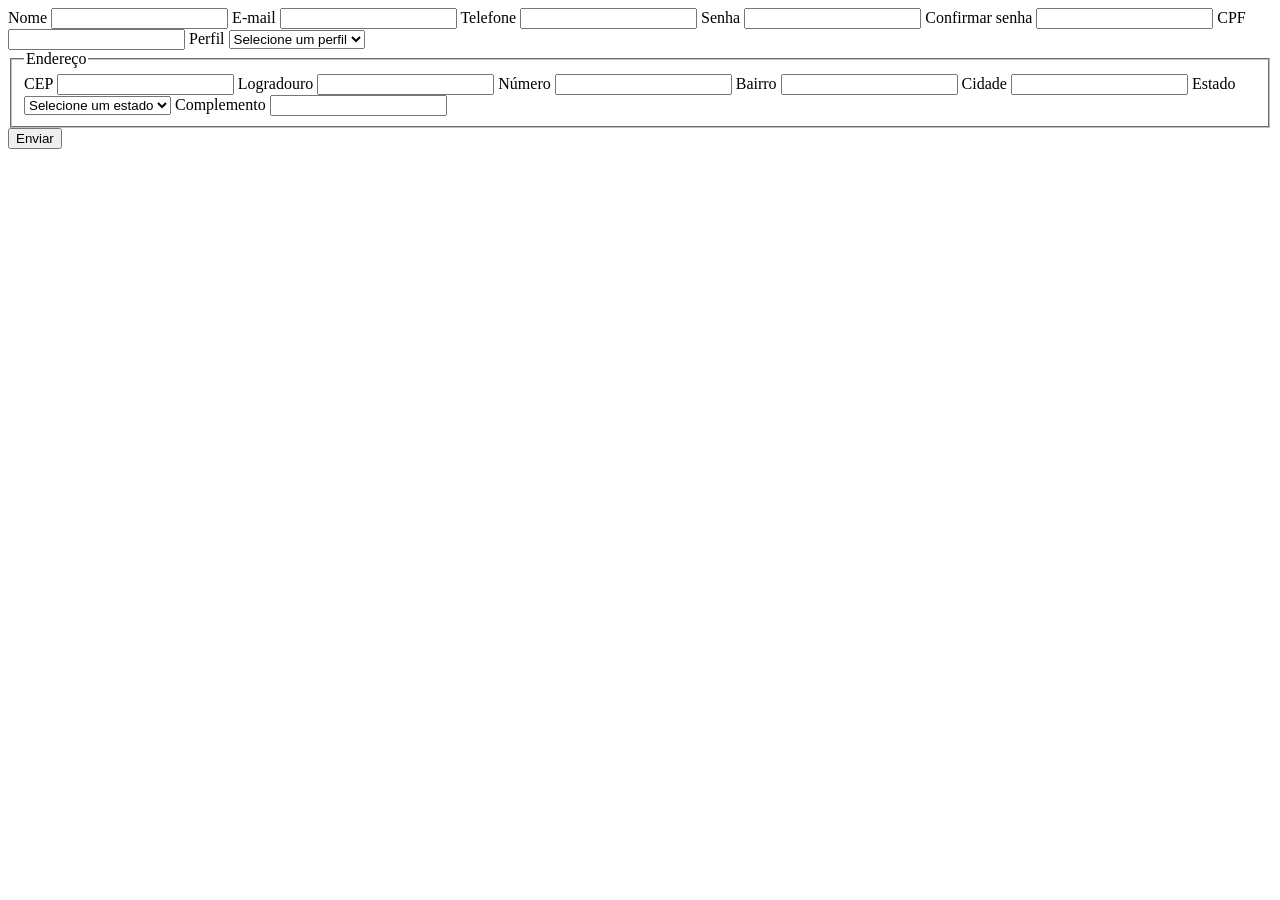
==== public/cadastro.html @ 5270875c "Página cadastro adicionada" ====
<!DOCTYPE html>
<html lang="pt-BR">
<head>
<title>Cadastro - Meowson</title>
<meta charset="UTF-8">
<meta name="viewport" content="width=device-width, initial-scale=1.0">
</head>
<body>
<form method="post" enctype="multipart/form-data" action="">
    <label for="nome">Nome</label>
    <input maxlength="150" id="nome" name="nome" required autocomplete="name">

    <label for="email">E-mail</label>
    <input maxlength="150" type="email" id="email" name="email" required autocomplete="email">

    <label for="telefone">Telefone</label>
    <input maxlength="15" type="tel" id="telefone" name="telefone" required autocomplete="tel">

    <label for="senha">Senha</label>
    <input minlength="8" maxlength="72" type="password" id="senha" name="senha" required autocomplete="new-password">
    
    <label for="confirmarSenha">Confirmar senha</label>
    <input minlength="8" maxlength="72" type="password" id="confirmarSenha" name="confirmarSenha" required autocomplete="new-password">

    <label for="cpf">CPF</label>
    <input maxlength="14" id="cpf" name="cpf" required inputmode="numeric">

    <label for="perfil">Perfil</label>
    <select name="perfil" id="perfil" required>
        <option selected value="">Selecione um perfil</option>
        <option value="adotante">Adotante</option>
        <option value="protetor">Protetor</option>
        <option value="ong">ONG</option>
    </select>

<fieldset>
    <legend>Endereço</legend>

    <label for="cep">CEP</label>
    <input maxlength="9" id="cep" name="cep" required inputmode="numeric" autocomplete="postal-code">

    <label for="logradouro">Logradouro</label>
    <input maxlength="100" id="logradouro" name="logradouro" required autocomplete="address-line1">

    <label for="numero">Número</label>
    <input maxlength="10" id="numero" name="numero" required>

    <label for="bairro">Bairro</label>
    <input maxlength="50" id="bairro" name="bairro" required>

    <label for="cidade">Cidade</label>
    <input maxlength="50" id="cidade" name="cidade" required autocomplete="address-level2">

    <label for="estado">Estado</label>
    <select id="estado" name="estado" required>
        <option value="">Selecione um estado</option>
        <option value="AC">Acre</option>
        <option value="AL">Alagoas</option>
        <option value="AP">Amapá</option>
        <option value="AM">Amazonas</option>
        <option value="BA">Bahia</option>
        <option value="CE">Ceará</option>
        <option value="DF">Distrito Federal</option>
        <option value="ES">Espírito Santo</option>
        <option value="GO">Goiás</option>
        <option value="MA">Maranhão</option>
        <option value="MT">Mato Grosso</option>
        <option value="MS">Mato Grosso do Sul</option>
        <option value="MG">Minas Gerais</option>
        <option value="PA">Pará</option>
        <option value="PB">Paraíba</option>
        <option value="PR">Paraná</option>
        <option value="PE">Pernambuco</option>
        <option value="PI">Piauí</option>
        <option value="RJ">Rio de Janeiro</option>
        <option value="RN">Rio Grande do Norte</option>
        <option value="RS">Rio Grande do Sul</option>
        <option value="RO">Rondônia</option>
        <option value="RR">Roraima</option>
        <option value="SC">Santa Catarina</option>
        <option value="SP">São Paulo</option>
        <option value="SE">Sergipe</option>
        <option value="TO">Tocantins</option>
    </select>

    <label for="complemento">Complemento</label>
    <input maxlength="50" id="complemento" name="complemento">
</fieldset>

    <div id="bloco-documento" hidden>
        <label for="documento">Documentação da ONG</label>
        <input type="file" id="documento" name="documento">
    </div>

    <button type="submit" id="botao">Enviar</button>
</form>
</body>
</html>
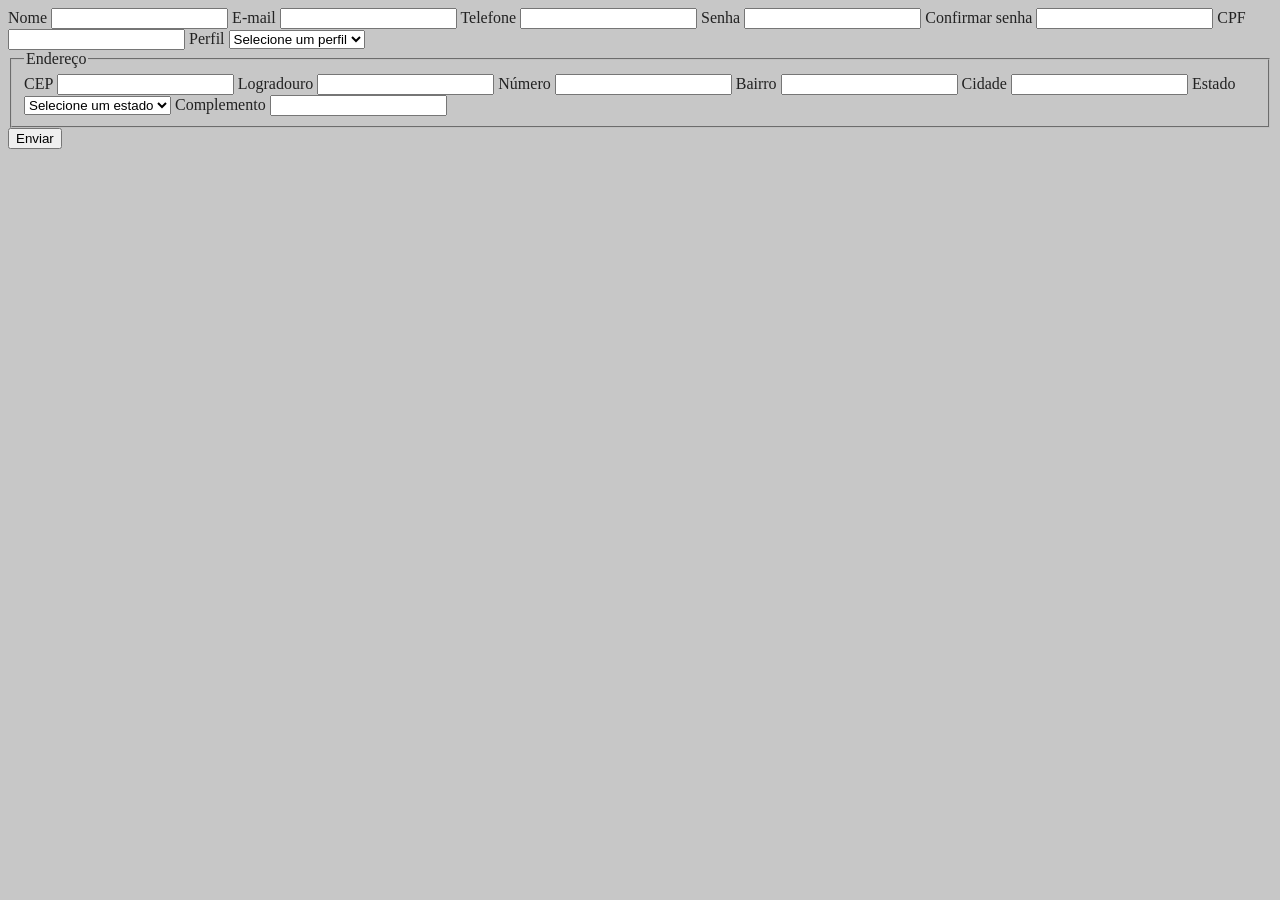
==== commit 0170b701: "CSS base com variáveis e foco" ====
--- a/public/cadastro.html
+++ b/public/cadastro.html
@@ -4,6 +4,7 @@
 <title>Cadastro - Meowson</title>
 <meta charset="UTF-8">
 <meta name="viewport" content="width=device-width, initial-scale=1.0">
+<link rel="stylesheet" href="css/style.css">
 </head>
 <body>
 <form method="post" enctype="multipart/form-data" action="">
--- a/public/css/style.css
+++ b/public/css/style.css
@@ -0,0 +1,29 @@
+* {
+    box-sizing: border-box;
+}
+
+
+input:focus, 
+select:focus, 
+button:focus {
+    outline: 3px solid var(--cor-principal);
+    outline-offset: 2px;
+}
+
+:root {
+    --cor-principal: #8E44AD;
+    --cor-titulo: #222222;
+    --cor-texto: #222222;
+    --cor-fundo: #C7C7C7;
+}
+
+h1 {
+    color: var(--cor-titulo);
+}
+
+body {
+    color: var(--cor-texto);
+    background-color: var(--cor-fundo);
+    font-size: 1rem;
+    font-family:Georgia, 'Times New Roman', Times, serif;
+}
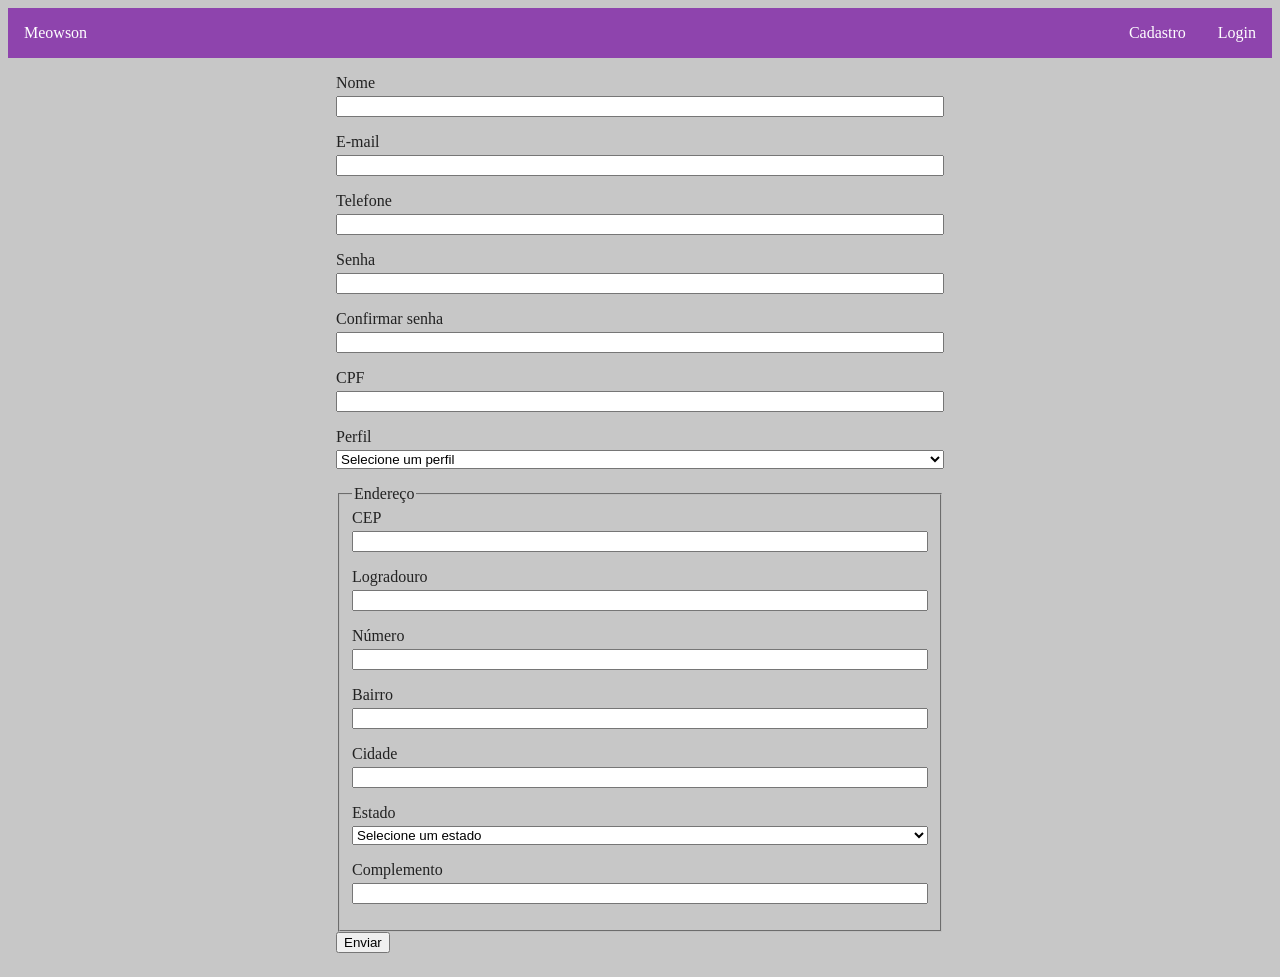
==== commit 366ef6d9: "CSS base, header com Flexbox e formulário em coluna" ====
--- a/public/cadastro.html
+++ b/public/cadastro.html
@@ -7,25 +7,49 @@
 <link rel="stylesheet" href="css/style.css">
 </head>
 <body>
+
+<header class="barra">
+    <a href="index.html">Meowson</a>
+    <nav aria-label="Principal">
+        <a href="cadastro.html">Cadastro</a>
+        <a href="login.html">Login</a>
+    </nav>
+</header>
+
+<div class="container">
+
 <form method="post" enctype="multipart/form-data" action="">
+    <div class="campo">
     <label for="nome">Nome</label>
     <input maxlength="150" id="nome" name="nome" required autocomplete="name">
+    </div>
 
+    <div class="campo">
     <label for="email">E-mail</label>
     <input maxlength="150" type="email" id="email" name="email" required autocomplete="email">
+    </div>
 
+    <div class="campo">
     <label for="telefone">Telefone</label>
     <input maxlength="15" type="tel" id="telefone" name="telefone" required autocomplete="tel">
-
+    </div>
+    
+    <div class="campo">
     <label for="senha">Senha</label>
     <input minlength="8" maxlength="72" type="password" id="senha" name="senha" required autocomplete="new-password">
-    
+    </div>
+
+    <div class="campo">
     <label for="confirmarSenha">Confirmar senha</label>
     <input minlength="8" maxlength="72" type="password" id="confirmarSenha" name="confirmarSenha" required autocomplete="new-password">
+    </div>
 
+    <div class="campo">
     <label for="cpf">CPF</label>
     <input maxlength="14" id="cpf" name="cpf" required inputmode="numeric">
+    </div>
 
+    <div class="campo">
     <label for="perfil">Perfil</label>
     <select name="perfil" id="perfil" required>
         <option selected value="">Selecione um perfil</option>
@@ -33,25 +57,37 @@
         <option value="protetor">Protetor</option>
         <option value="ong">ONG</option>
     </select>
+    </div>
 
 <fieldset>
     <legend>Endereço</legend>
 
+    <div class="campo">
     <label for="cep">CEP</label>
     <input maxlength="9" id="cep" name="cep" required inputmode="numeric" autocomplete="postal-code">
+    </div>
 
+    <div class="campo">
     <label for="logradouro">Logradouro</label>
     <input maxlength="100" id="logradouro" name="logradouro" required autocomplete="address-line1">
+    </div>
 
+    <div class="campo">
     <label for="numero">Número</label>
     <input maxlength="10" id="numero" name="numero" required>
+    </div>
 
+    <div class="campo">
     <label for="bairro">Bairro</label>
     <input maxlength="50" id="bairro" name="bairro" required>
+    </div>
 
+    <div class="campo">
     <label for="cidade">Cidade</label>
     <input maxlength="50" id="cidade" name="cidade" required autocomplete="address-level2">
+    </div>
 
+    <div class="campo">
     <label for="estado">Estado</label>
     <select id="estado" name="estado" required>
         <option value="">Selecione um estado</option>
@@ -83,17 +119,23 @@
         <option value="SE">Sergipe</option>
         <option value="TO">Tocantins</option>
     </select>
+    </div>
 
+    <div class="campo">
     <label for="complemento">Complemento</label>
     <input maxlength="50" id="complemento" name="complemento">
+    </div>
 </fieldset>
 
     <div id="bloco-documento" hidden>
+        <div class="campo">
         <label for="documento">Documentação da ONG</label>
         <input type="file" id="documento" name="documento">
+        </div>
     </div>
 
     <button type="submit" id="botao">Enviar</button>
 </form>
+</div>
 </body>
 </html>
--- a/public/css/style.css
+++ b/public/css/style.css
@@ -26,4 +26,48 @@
     background-color: var(--cor-fundo);
     font-size: 1rem;
     font-family:Georgia, 'Times New Roman', Times, serif;
+}
+
+.barra {
+    display: flex;
+    justify-content: space-between;
+    align-items: center;
+}
+
+header {
+    background-color: var(--cor-principal);
+    padding: 1rem;
+}
+
+nav {
+    display: flex;
+    gap: 2rem;
+}
+
+header a {
+    color: white;
+    text-decoration: none;
+}
+
+header a:focus {
+    outline: 3px solid white;
+    outline-offset: 2px;
+}
+
+.container {
+    max-width: 40rem;
+    margin: 0 auto;
+    padding: 1rem;
+}
+
+.campo {
+    display: flex;
+    flex-direction: column;
+    gap: 0.25rem;
+    margin-bottom: 1rem;
+}
+
+.campo input,
+.campo select {
+    width: 100%;
 }
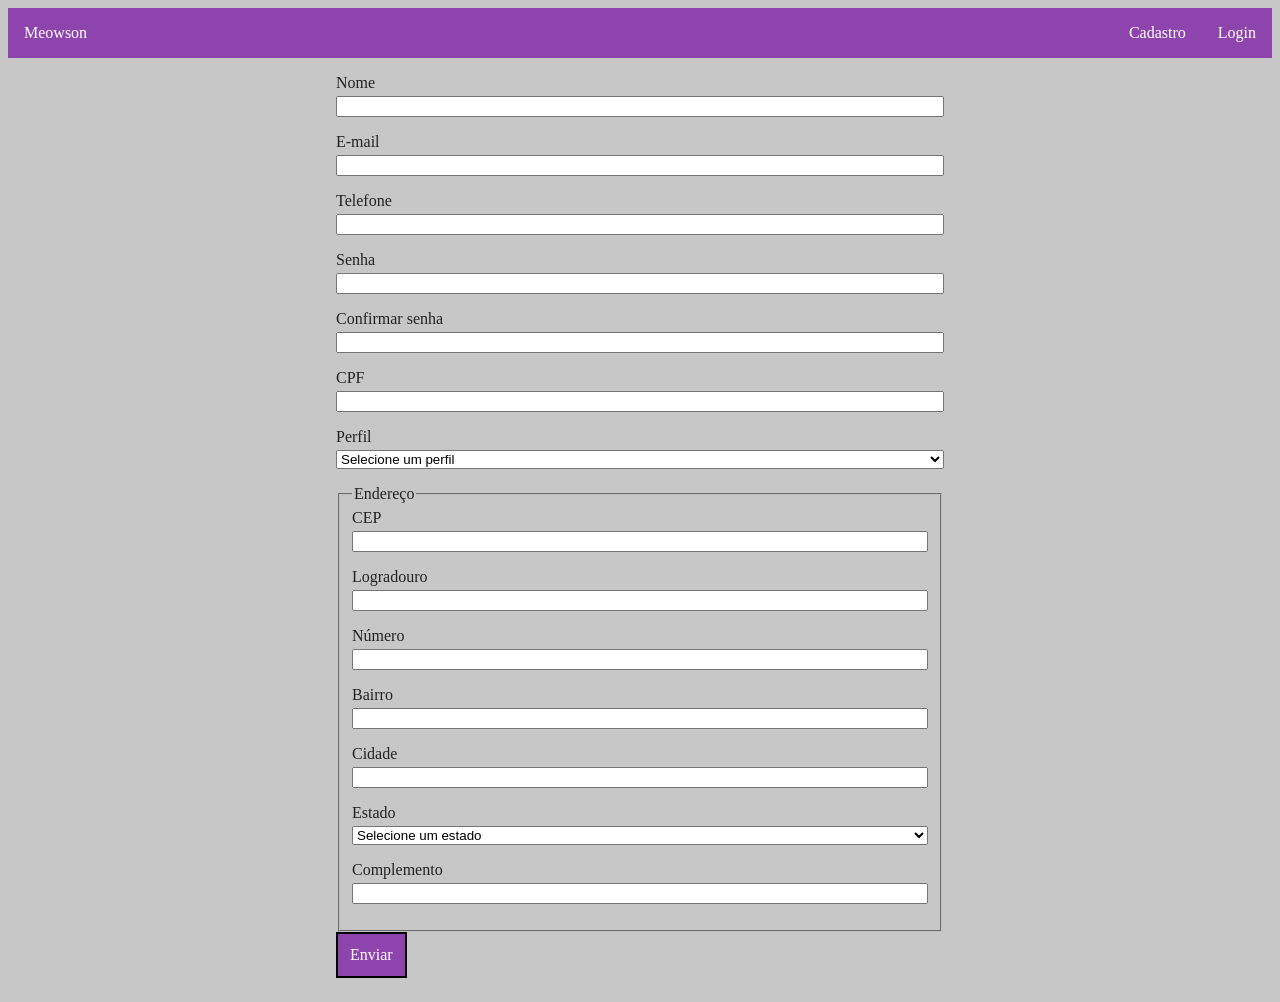
==== commit 9fde305e: "Formulario de cadastro envia dados ao PHP" ====
--- a/public/cadastro.html
+++ b/public/cadastro.html
@@ -18,7 +18,7 @@
 
 <div class="container">
 
-<form method="post" enctype="multipart/form-data" action="">
+<form method="post" enctype="multipart/form-data" action="cadastrar.php">
     <div class="campo">
     <label for="nome">Nome</label>
     <input maxlength="150" id="nome" name="nome" required autocomplete="name">
@@ -46,7 +46,7 @@
 
     <div class="campo">
     <label for="cpf">CPF</label>
-    <input maxlength="14" id="cpf" name="cpf" required inputmode="numeric">
+    <input maxlength="14" id="cpf" name="cpf_cnpj" required inputmode="numeric">
     </div>
 
     <div class="campo">
@@ -134,7 +134,7 @@
         </div>
     </div>
 
-    <button type="submit" id="botao">Enviar</button>
+    <button type="submit" id="botao" class="botao">Enviar</button>
 </form>
 </div>
 </body>
--- a/public/css/style.css
+++ b/public/css/style.css
@@ -15,6 +15,7 @@
     --cor-titulo: #222222;
     --cor-texto: #222222;
     --cor-fundo: #C7C7C7;
+    --cor-principal-escura: #732992;
 }
 
 h1 {
@@ -70,4 +71,18 @@
 .campo input,
 .campo select {
     width: 100%;
+}
+
+.botao {
+    border: 2px solid black;
+    background-color: var(--cor-principal);
+    color: white;
+    padding: 0.75rem;
+    cursor: pointer;
+    font-size: 1rem;
+    font-family: inherit;
+}
+
+.botao:hover {
+    background-color: var(--cor-principal-escura);
 }
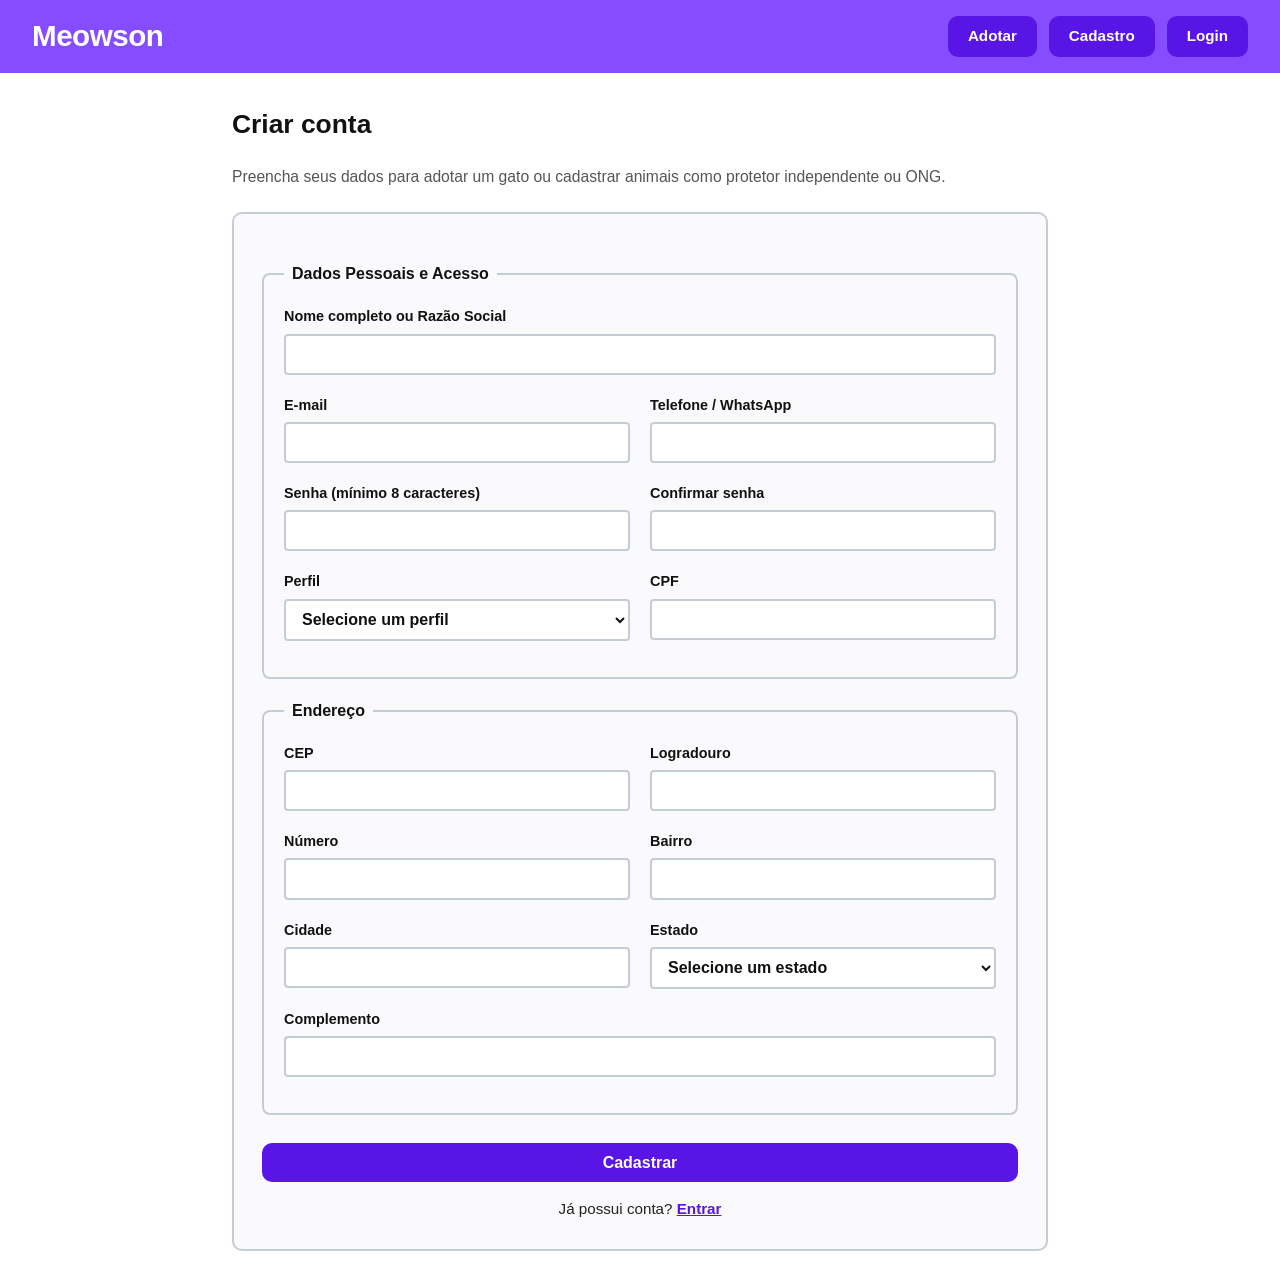
==== commit 7fcb9824: "Atualiza layout CSS Grid mobile-first, menu dinâmico e tela de cadastro em 2 colunas" ====
--- a/public/cadastro.html
+++ b/public/cadastro.html
@@ -1,141 +1,155 @@
 <!DOCTYPE html>
 <html lang="pt-BR">
 <head>
-<title>Cadastro - Meowson</title>
-<meta charset="UTF-8">
-<meta name="viewport" content="width=device-width, initial-scale=1.0">
-<link rel="stylesheet" href="css/style.css">
+    <title>Cadastro - Meowson</title>
+    <meta charset="UTF-8">
+    <meta name="viewport" content="width=device-width, initial-scale=1.0">
+    <link rel="stylesheet" href="css/style.css">
 </head>
 <body>
 
 <header class="barra">
-    <a href="index.html">Meowson</a>
+    <a href="gatos.php">Meowson</a>
     <nav aria-label="Principal">
+        <a href="gatos.php">Adotar</a>
         <a href="cadastro.html">Cadastro</a>
         <a href="login.html">Login</a>
     </nav>
 </header>
 
-<div class="container">
+<div class="container container-cadastro">
+    <h1>Criar conta</h1>
+    <p class="subtitulo-form">Preencha seus dados para adotar um gato ou cadastrar animais como protetor independente ou ONG.</p>
 
-<form method="post" enctype="multipart/form-data" action="cadastrar.php">
-    <div class="campo">
-    <label for="nome">Nome</label>
-    <input maxlength="150" id="nome" name="nome" required autocomplete="name">
-    </div>
+    <form method="post" enctype="multipart/form-data" action="cadastrar.php" class="form-card">
+        <fieldset>
+            <legend>Dados Pessoais e Acesso</legend>
 
-    <div class="campo">
-    <label for="email">E-mail</label>
-    <input maxlength="150" type="email" id="email" name="email" required autocomplete="email">
-    </div>
+            <div class="grid-cadastro">
+                <div class="campo col-cheia">
+                    <label for="nome">Nome completo ou Razão Social</label>
+                    <input maxlength="150" id="nome" name="nome" required autocomplete="name">
+                </div>
 
-    <div class="campo">
-    <label for="telefone">Telefone</label>
-    <input maxlength="15" type="tel" id="telefone" name="telefone" required autocomplete="tel">
-    </div>
-    
-    <div class="campo">
-    <label for="senha">Senha</label>
-    <input minlength="8" maxlength="72" type="password" id="senha" name="senha" required autocomplete="new-password">
-    </div>
+                <div class="campo">
+                    <label for="email">E-mail</label>
+                    <input maxlength="150" type="email" id="email" name="email" required autocomplete="email">
+                </div>
 
-    <div class="campo">
-    <label for="confirmarSenha">Confirmar senha</label>
-    <input minlength="8" maxlength="72" type="password" id="confirmarSenha" name="confirmarSenha" required autocomplete="new-password">
-    </div>
+                <div class="campo">
+                    <label for="telefone">Telefone / WhatsApp</label>
+                    <input maxlength="15" type="tel" id="telefone" name="telefone" required autocomplete="tel">
+                </div>
 
-    <div class="campo">
-    <label for="cpf">CPF</label>
-    <input maxlength="14" id="cpf" name="cpf_cnpj" required inputmode="numeric">
-    </div>
+                <div class="campo">
+                    <label for="senha">Senha (mínimo 8 caracteres)</label>
+                    <input minlength="8" maxlength="72" type="password" id="senha" name="senha" required autocomplete="new-password">
+                </div>
 
-    <div class="campo">
-    <label for="perfil">Perfil</label>
-    <select name="perfil" id="perfil" required>
-        <option selected value="">Selecione um perfil</option>
-        <option value="adotante">Adotante</option>
-        <option value="protetor">Protetor</option>
-        <option value="ong">ONG</option>
-    </select>
-    </div>
+                <div class="campo">
+                    <label for="confirmarSenha">Confirmar senha</label>
+                    <input minlength="8" maxlength="72" type="password" id="confirmarSenha" name="confirmarSenha" required autocomplete="new-password">
+                </div>
 
-<fieldset>
-    <legend>Endereço</legend>
+                <div class="campo">
+                    <label for="perfil">Perfil</label>
+                    <select name="perfil" id="perfil" required>
+                        <option selected value="">Selecione um perfil</option>
+                        <option value="adotante">Adotante</option>
+                        <option value="protetor">Protetor</option>
+                        <option value="ong">ONG</option>
+                    </select>
+                </div>
 
-    <div class="campo">
-    <label for="cep">CEP</label>
-    <input maxlength="9" id="cep" name="cep" required inputmode="numeric" autocomplete="postal-code">
-    </div>
+                <div class="campo">
+                    <label for="cpf">CPF</label>
+                    <input maxlength="18" id="cpf" name="cpf_cnpj" required inputmode="numeric">
+                </div>
 
-    <div class="campo">
-    <label for="logradouro">Logradouro</label>
-    <input maxlength="100" id="logradouro" name="logradouro" required autocomplete="address-line1">
-    </div>
+                <div id="bloco-documento" class="col-cheia" hidden>
+                    <div class="campo">
+                        <label for="documento">Documentação da ONG (Estatuto ou Comprovante CNPJ)</label>
+                        <input type="file" id="documento" name="documento">
+                    </div>
+                </div>
+            </div>
+        </fieldset>
 
-    <div class="campo">
-    <label for="numero">Número</label>
-    <input maxlength="10" id="numero" name="numero" required>
-    </div>
+        <fieldset>
+            <legend>Endereço</legend>
 
-    <div class="campo">
-    <label for="bairro">Bairro</label>
-    <input maxlength="50" id="bairro" name="bairro" required>
-    </div>
+            <div class="grid-cadastro">
+                <div class="campo">
+                    <label for="cep">CEP</label>
+                    <input maxlength="9" id="cep" name="cep" required inputmode="numeric" autocomplete="postal-code">
+                </div>
 
-    <div class="campo">
-    <label for="cidade">Cidade</label>
-    <input maxlength="50" id="cidade" name="cidade" required autocomplete="address-level2">
-    </div>
+                <div class="campo">
+                    <label for="logradouro">Logradouro</label>
+                    <input maxlength="100" id="logradouro" name="logradouro" required autocomplete="address-line1">
+                </div>
 
-    <div class="campo">
-    <label for="estado">Estado</label>
-    <select id="estado" name="estado" required>
-        <option value="">Selecione um estado</option>
-        <option value="AC">Acre</option>
-        <option value="AL">Alagoas</option>
-        <option value="AP">Amapá</option>
-        <option value="AM">Amazonas</option>
-        <option value="BA">Bahia</option>
-        <option value="CE">Ceará</option>
-        <option value="DF">Distrito Federal</option>
-        <option value="ES">Espírito Santo</option>
-        <option value="GO">Goiás</option>
-        <option value="MA">Maranhão</option>
-        <option value="MT">Mato Grosso</option>
-        <option value="MS">Mato Grosso do Sul</option>
-        <option value="MG">Minas Gerais</option>
-        <option value="PA">Pará</option>
-        <option value="PB">Paraíba</option>
-        <option value="PR">Paraná</option>
-        <option value="PE">Pernambuco</option>
-        <option value="PI">Piauí</option>
-        <option value="RJ">Rio de Janeiro</option>
-        <option value="RN">Rio Grande do Norte</option>
-        <option value="RS">Rio Grande do Sul</option>
-        <option value="RO">Rondônia</option>
-        <option value="RR">Roraima</option>
-        <option value="SC">Santa Catarina</option>
-        <option value="SP">São Paulo</option>
-        <option value="SE">Sergipe</option>
-        <option value="TO">Tocantins</option>
-    </select>
-    </div>
+                <div class="campo">
+                    <label for="numero">Número</label>
+                    <input maxlength="10" id="numero" name="numero" required>
+                </div>
 
-    <div class="campo">
-    <label for="complemento">Complemento</label>
-    <input maxlength="50" id="complemento" name="complemento">
-    </div>
-</fieldset>
+                <div class="campo">
+                    <label for="bairro">Bairro</label>
+                    <input maxlength="50" id="bairro" name="bairro" required>
+                </div>
 
-    <div id="bloco-documento" hidden>
-        <div class="campo">
-        <label for="documento">Documentação da ONG</label>
-        <input type="file" id="documento" name="documento">
-        </div>
-    </div>
+                <div class="campo">
+                    <label for="cidade">Cidade</label>
+                    <input maxlength="50" id="cidade" name="cidade" required autocomplete="address-level2">
+                </div>
 
-    <button type="submit" id="botao" class="botao">Enviar</button>
-</form>
+                <div class="campo">
+                    <label for="estado">Estado</label>
+                    <select id="estado" name="estado" required>
+                        <option value="">Selecione um estado</option>
+                        <option value="AC">Acre</option>
+                        <option value="AL">Alagoas</option>
+                        <option value="AP">Amapá</option>
+                        <option value="AM">Amazonas</option>
+                        <option value="BA">Bahia</option>
+                        <option value="CE">Ceará</option>
+                        <option value="DF">Distrito Federal</option>
+                        <option value="ES">Espírito Santo</option>
+                        <option value="GO">Goiás</option>
+                        <option value="MA">Maranhão</option>
+                        <option value="MT">Mato Grosso</option>
+                        <option value="MS">Mato Grosso do Sul</option>
+                        <option value="MG">Minas Gerais</option>
+                        <option value="PA">Pará</option>
+                        <option value="PB">Paraíba</option>
+                        <option value="PR">Paraná</option>
+                        <option value="PE">Pernambuco</option>
+                        <option value="PI">Piauí</option>
+                        <option value="RJ">Rio de Janeiro</option>
+                        <option value="RN">Rio Grande do Norte</option>
+                        <option value="RS">Rio Grande do Sul</option>
+                        <option value="RO">Rondônia</option>
+                        <option value="RR">Roraima</option>
+                        <option value="SC">Santa Catarina</option>
+                        <option value="SP">São Paulo</option>
+                        <option value="SE">Sergipe</option>
+                        <option value="TO">Tocantins</option>
+                    </select>
+                </div>
+
+                <div class="campo col-cheia">
+                    <label for="complemento">Complemento</label>
+                    <input maxlength="50" id="complemento" name="complemento">
+                </div>
+            </div>
+        </fieldset>
+
+        <button type="submit" id="botao" class="botao">Cadastrar</button>
+
+        <p class="texto-auxiliar">Já possui conta? <a href="login.html">Entrar</a></p>
+    </form>
 </div>
+<script src="js/app.js"></script>
 </body>
 </html>
--- a/public/css/style.css
+++ b/public/css/style.css
@@ -1,88 +1,350 @@
 * {
     box-sizing: border-box;
-}
-
-
-input:focus, 
-select:focus, 
-button:focus {
-    outline: 3px solid var(--cor-principal);
-    outline-offset: 2px;
+    margin: 0;
+    padding: 0;
 }
 
 :root {
-    --cor-principal: #8E44AD;
-    --cor-titulo: #222222;
+    --cor-header: #854DFF;
+    --cor-principal: #5815E5;
+    --cor-principal-escura: #430EB8;
+    --cor-titulo: #111111;
     --cor-texto: #222222;
-    --cor-fundo: #C7C7C7;
-    --cor-principal-escura: #732992;
-}
-
-h1 {
-    color: var(--cor-titulo);
+    --cor-texto-suave: #555555;
+    --cor-fundo: #FFFFFF;
+    --cor-borda: #C4CCD4;
+    --cor-placeholder: #CBD3DA;
+    --cor-femea: #FF7597;
+    --cor-macho: #111111;
 }
 
 body {
     color: var(--cor-texto);
     background-color: var(--cor-fundo);
     font-size: 1rem;
-    font-family:Georgia, 'Times New Roman', Times, serif;
-}
-
-.barra {
-    display: flex;
+    font-family: Arial, Helvetica, sans-serif;
+    line-height: 1.5;
+}
+
+a:focus,
+input:focus,
+select:focus,
+textarea:focus,
+button:focus {
+    outline: 3px solid var(--cor-principal);
+    outline-offset: 2px;
+}
+
+header.barra {
+    background-color: var(--cor-header);
+    padding: 0.9rem 2rem;
+    display: flex;
+    flex-wrap: wrap;
     justify-content: space-between;
     align-items: center;
-}
-
-header {
+    gap: 1rem;
+}
+
+header.barra > a {
+    color: #FFFFFF;
+    text-decoration: none;
+    font-size: 1.85rem;
+    font-weight: 800;
+    letter-spacing: -0.5px;
+}
+
+header.barra > a:focus,
+header.barra nav a:focus {
+    outline: 3px solid #FFFFFF;
+}
+
+header.barra nav {
+    display: flex;
+    flex-wrap: wrap;
+    align-items: center;
+    gap: 0.75rem;
+}
+
+header.barra nav a {
     background-color: var(--cor-principal);
-    padding: 1rem;
-}
-
-nav {
-    display: flex;
-    gap: 2rem;
-}
-
-header a {
-    color: white;
+    color: #FFFFFF;
     text-decoration: none;
-}
-
-header a:focus {
-    outline: 3px solid white;
-    outline-offset: 2px;
+    font-weight: 700;
+    font-size: 0.95rem;
+    padding: 0.55rem 1.25rem;
+    border-radius: 10px;
+    transition: background-color 0.2s ease;
+}
+
+header.barra nav a:hover {
+    background-color: var(--cor-principal-escura);
 }
 
 .container {
-    max-width: 40rem;
+    max-width: 72rem;
     margin: 0 auto;
-    padding: 1rem;
+    padding: 2rem 1.5rem;
+}
+
+.container-estreito {
+    max-width: 36rem;
+}
+
+h1 {
+    color: var(--cor-titulo);
+    font-size: 1.65rem;
+    font-weight: 800;
+    margin-bottom: 1.25rem;
+}
+
+h2 {
+    color: var(--cor-titulo);
+    font-size: 1.25rem;
+    font-weight: 700;
+    margin-bottom: 0.5rem;
+}
+
+form.filtros {
+    display: grid;
+    grid-template-columns: 1fr;
+    gap: 1rem;
+    align-items: end;
+    margin-bottom: 2.25rem;
+}
+
+@media (min-width: 768px) {
+    form.filtros {
+        grid-template-columns: repeat(3, minmax(0, 14rem)) auto;
+        gap: 1.25rem;
+    }
 }
 
 .campo {
     display: flex;
     flex-direction: column;
-    gap: 0.25rem;
+    gap: 0.35rem;
     margin-bottom: 1rem;
 }
 
+form.filtros .campo {
+    margin-bottom: 0;
+}
+
+.campo label {
+    font-weight: 700;
+    font-size: 0.9rem;
+    color: var(--cor-titulo);
+}
+
 .campo input,
-.campo select {
-    width: 100%;
+.campo select,
+.campo textarea {
+    width: 100%;
+    padding: 0.6rem 0.75rem;
+    border: 2px solid var(--cor-borda);
+    border-radius: 4px;
+    font-size: 1rem;
+    font-family: inherit;
+    font-weight: 600;
+    color: var(--cor-titulo);
+    background-color: #FFFFFF;
+}
+
+.campo textarea {
+    min-height: 6rem;
+    resize: vertical;
 }
 
 .botao {
-    border: 2px solid black;
+    border: none;
+    border-radius: 10px;
     background-color: var(--cor-principal);
-    color: white;
-    padding: 0.75rem;
+    color: #FFFFFF;
+    padding: 0.65rem 1.5rem;
     cursor: pointer;
     font-size: 1rem;
+    font-weight: 700;
     font-family: inherit;
+    text-align: center;
+    text-decoration: none;
+    display: inline-block;
+    transition: background-color 0.2s ease;
 }
 
 .botao:hover {
     background-color: var(--cor-principal-escura);
+}
+
+.lista-gatos {
+    display: grid;
+    grid-template-columns: 1fr;
+    gap: 1.75rem;
+}
+
+@media (min-width: 540px) {
+    .lista-gatos {
+        grid-template-columns: repeat(2, 1fr);
+    }
+}
+
+@media (min-width: 900px) {
+    .lista-gatos {
+        grid-template-columns: repeat(4, 1fr);
+    }
+}
+
+.card-gato {
+    display: flex;
+    flex-direction: column;
+    gap: 0.5rem;
+    margin-bottom: 0;
+}
+
+.card-gato img,
+.card-gato .sem-foto {
+    width: 100%;
+    aspect-ratio: 1 / 1;
+    object-fit: cover;
+    background-color: var(--cor-placeholder);
+    border-radius: 4px;
+    display: block;
+}
+
+.card-topo {
+    display: flex;
+    justify-content: space-between;
+    align-items: center;
+    margin-top: 0.25rem;
+}
+
+.card-topo h2 {
+    margin: 0;
+    font-size: 1.25rem;
+    font-weight: 800;
+}
+
+.simbolo-sexo {
+    font-size: 1.65rem;
+    font-weight: 900;
+    line-height: 1;
+}
+
+.simbolo-sexo.macho {
+    color: var(--cor-macho);
+}
+
+.simbolo-sexo.femea {
+    color: var(--cor-femea);
+}
+
+.card-info {
+    font-size: 0.9rem;
+    color: var(--cor-texto-suave);
+}
+
+.card-gato form {
+    margin-top: 0.35rem;
+}
+
+.card-gato .botao {
+    width: 100%;
+}
+
+.galeria-gato {
+    display: grid;
+    grid-template-columns: repeat(auto-fit, minmax(220px, 1fr));
+    gap: 1rem;
+    margin-bottom: 1.5rem;
+}
+
+.galeria-gato img {
+    width: 100%;
+    max-height: 320px;
+    object-fit: cover;
+    border-radius: 8px;
+    background-color: var(--cor-placeholder);
+}
+
+.detalhes-lista p {
+    margin-bottom: 0.6rem;
+}
+
+.item-moderacao,
+.item-solicitacao {
+    border: 2px solid var(--cor-borda);
+    border-radius: 8px;
+    padding: 1.25rem;
+    margin-bottom: 1.25rem;
+    background-color: #FAFAFC;
+}
+
+.acoes {
+    display: flex;
+    flex-wrap: wrap;
+    gap: 1rem;
+    align-items: flex-end;
+    margin-top: 1rem;
+}
+
+.form-card {
+    border: 2px solid var(--cor-borda);
+    border-radius: 10px;
+    padding: 1.75rem;
+    background-color: #FAFAFC;
+}
+
+.form-card fieldset {
+    border: 2px solid var(--cor-borda);
+    border-radius: 8px;
+    padding: 1.25rem;
+    margin: 1.25rem 0;
+}
+
+.form-card legend {
+    font-weight: 800;
+    font-size: 1rem;
+    color: var(--cor-titulo);
+    padding: 0 0.5rem;
+}
+
+.form-card .botao {
+    width: 100%;
+    margin-top: 0.5rem;
+}
+
+.texto-auxiliar {
+    margin-top: 1rem;
+    text-align: center;
+    font-size: 0.95rem;
+}
+
+.texto-auxiliar a {
+    color: var(--cor-principal);
+    font-weight: 700;
+}
+
+.container-cadastro {
+    max-width: 54rem;
+}
+
+.subtitulo-form {
+    color: var(--cor-texto-suave);
+    margin-bottom: 1.5rem;
+    font-size: 0.98rem;
+}
+
+.grid-cadastro {
+    display: grid;
+    grid-template-columns: 1fr;
+    gap: 0.25rem 1.25rem;
+}
+
+@media (min-width: 700px) {
+    .grid-cadastro {
+        grid-template-columns: 1fr 1fr;
+    }
+
+    .grid-cadastro .col-cheia {
+        grid-column: 1 / -1;
+    }
 }
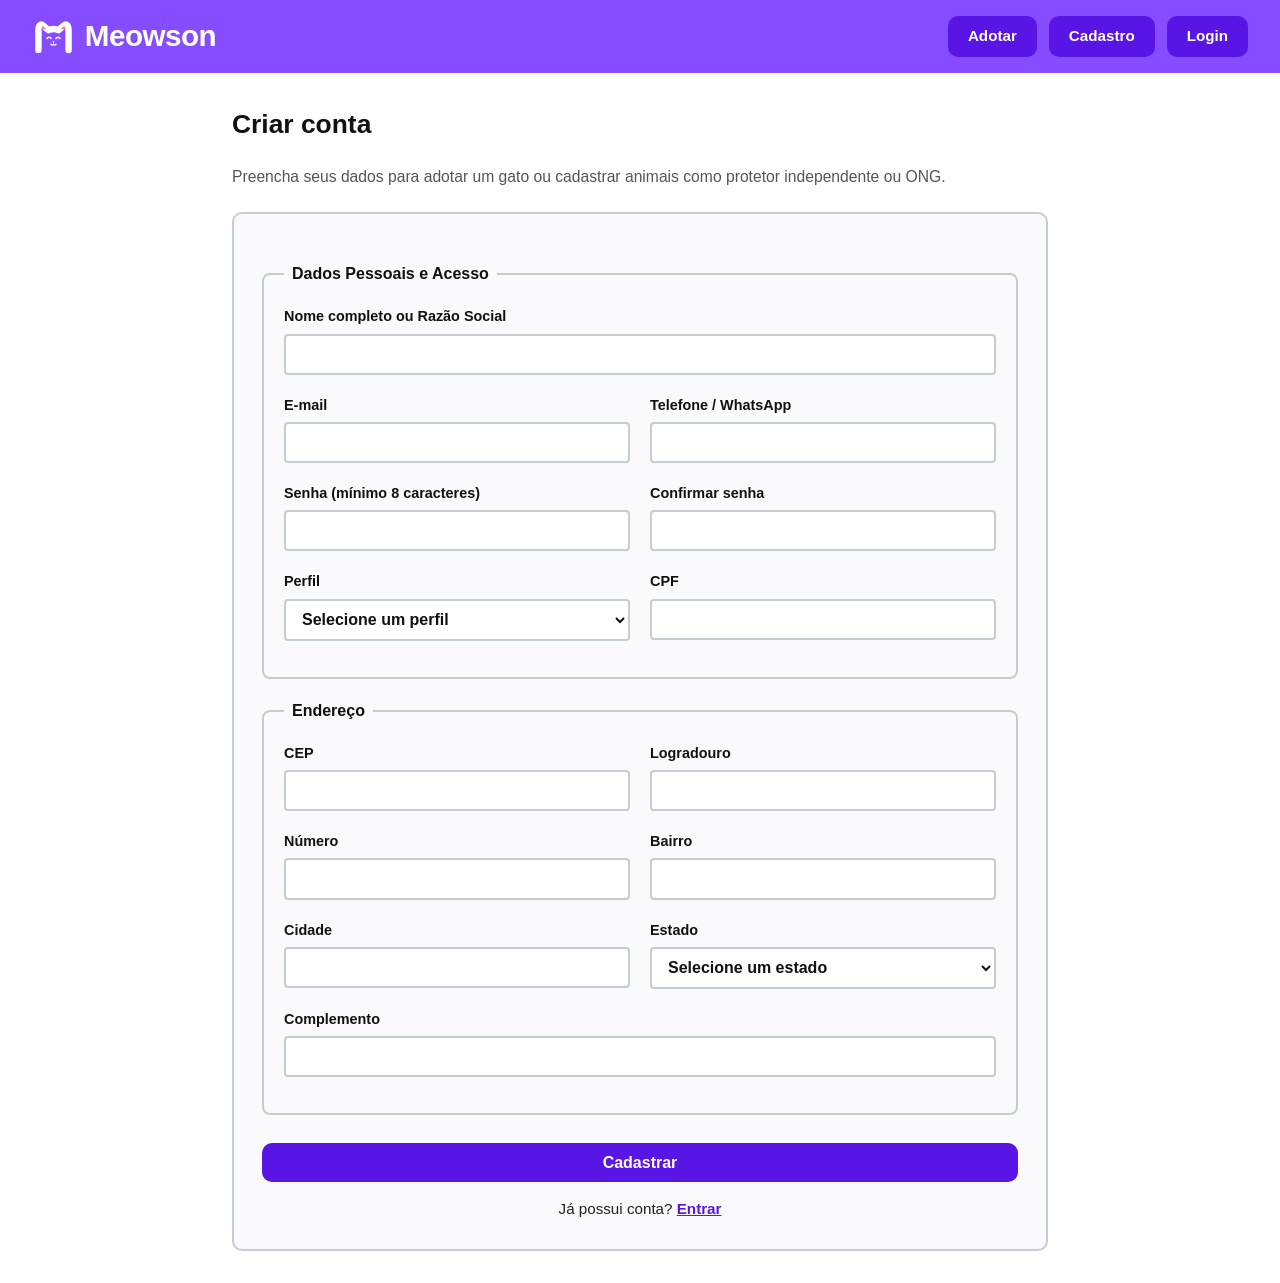
==== commit 9b8e855c: "Finalização da logo, favicon, cabecalho dinamico e validacoes de formulario" ====
--- a/public/cadastro.html
+++ b/public/cadastro.html
@@ -5,11 +5,16 @@
     <meta charset="UTF-8">
     <meta name="viewport" content="width=device-width, initial-scale=1.0">
     <link rel="stylesheet" href="css/style.css">
+<link rel="icon" type="image/svg+xml" href="img/favicon.svg">
+    <link rel="icon" type="image/svg+xml" href="img/favicon.svg">
 </head>
 <body>
 
 <header class="barra">
-    <a href="gatos.php">Meowson</a>
+   <a href="gatos.php" class="marca">
+    <img src="img/logo.svg" alt="Logo Meowson">
+    <span>Meowson</span>
+</a>
     <nav aria-label="Principal">
         <a href="gatos.php">Adotar</a>
         <a href="cadastro.html">Cadastro</a>
--- a/public/css/style.css
+++ b/public/css/style.css
@@ -347,4 +347,16 @@
     .grid-cadastro .col-cheia {
         grid-column: 1 / -1;
     }
+}
+
+header.barra a.marca {
+    display: inline-flex;
+    align-items: center;
+    gap: 0.6rem;
+}
+
+header.barra a.marca img {
+    height: 36px;
+    width: auto;
+    display: block;
 }
